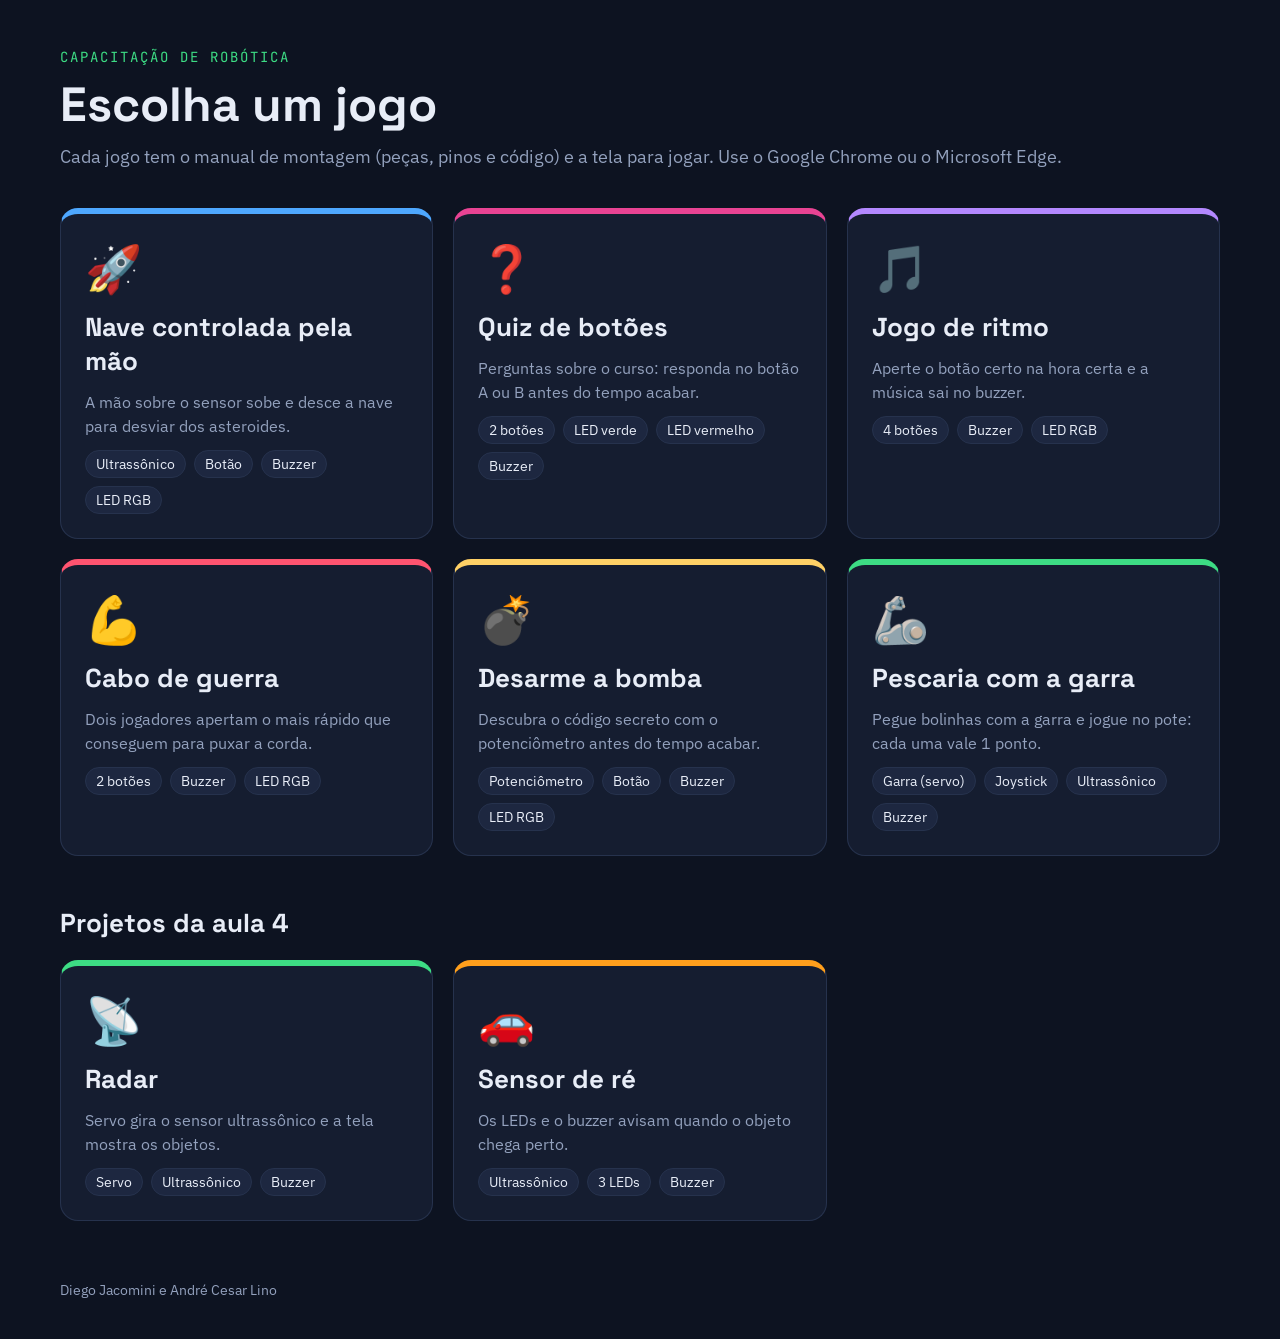
==== index.html @ d3cea8fc "Site de jogos e projetos da Capacitação de Robótica Co-Authored-By: Claude Opus 5.5 <noreply@anthrop" ====
<!doctype html>
<html lang="pt-BR">
<head>
<meta charset="utf-8">
<meta name="viewport" content="width=device-width, initial-scale=1">
<link rel="preconnect" href="https://fonts.googleapis.com">
<link href="https://fonts.googleapis.com/css2?family=Space+Grotesk:wght@500;700&family=IBM+Plex+Sans:wght@400;600&family=JetBrains+Mono:wght@400;700&display=swap" rel="stylesheet">
<link rel="stylesheet" href="comum.css">
<title>Capacitação de Robótica</title>
<style>
  .capa { max-width: 1200px; margin: 0 auto; padding: 48px 20px 20px; }
  .capa p { color: var(--suave); font-size: 18px; margin: 10px 0 0; }
  .capa .sobre { font-family: 'JetBrains Mono', monospace; color: var(--verde); letter-spacing: 2px; font-size: 14px; }
  .capa h1 { font-size: 48px; margin-top: 8px; }
  .grade { max-width: 1200px; margin: 0 auto; padding: 20px; display: grid; gap: 20px; grid-template-columns: repeat(auto-fill, minmax(340px, 1fr)); }
  .cartao { background: var(--painel); border: 1px solid var(--borda); border-radius: 18px; padding: 24px; display: flex; flex-direction: column; gap: 12px; text-decoration: none; color: var(--texto); transition: transform .15s, border-color .15s; border-top: 6px solid var(--cor); }
  .cartao:hover { transform: translateY(-4px); border-color: var(--cor); }
  .cartao .icone { font-size: 46px; }
  .cartao h2 { font-size: 26px; }
  .cartao p { margin: 0; color: var(--suave); line-height: 1.5; }
  .cartao .pecas li { font-size: 14px; padding: 4px 10px; }
  .titulo-sec { max-width: 1200px; margin: 30px auto 0; padding: 0 20px; font-size: 26px; }
  footer { max-width: 1200px; margin: 0 auto; padding: 40px 20px; color: var(--suave); font-size: 14px; }
</style>
</head>
<body>
<header class="capa">
  <div class="sobre">CAPACITAÇÃO DE ROBÓTICA</div>
  <h1>Escolha um jogo</h1>
  <p>Cada jogo tem o manual de montagem (peças, pinos e código) e a tela para jogar. Use o Google Chrome ou o Microsoft Edge.</p>
</header>
<main class="grade" id="jogos"></main>
<h2 class="titulo-sec">Projetos da aula 4</h2>
<section class="grade" id="projetos"></section>
<footer>Diego Jacomini e André Cesar Lino</footer>
<script>
const JOGOS = [
  ['nave', '🚀', 'Nave controlada pela mão', 'A mão sobre o sensor sobe e desce a nave para desviar dos asteroides.', ['Ultrassônico', 'Botão', 'Buzzer', 'LED RGB'], '#4ea8ff'],
  ['quiz', '❓', 'Quiz de botões', 'Perguntas sobre o curso: responda no botão A ou B antes do tempo acabar.', ['2 botões', 'LED verde', 'LED vermelho', 'Buzzer'], '#e84393'],
  ['ritmo', '🎵', 'Jogo de ritmo', 'Aperte o botão certo na hora certa e a música sai no buzzer.', ['4 botões', 'Buzzer', 'LED RGB'], '#b388ff'],
  ['cabo', '💪', 'Cabo de guerra', 'Dois jogadores apertam o mais rápido que conseguem para puxar a corda.', ['2 botões', 'Buzzer', 'LED RGB'], '#ff5470'],
  ['bomba', '💣', 'Desarme a bomba', 'Descubra o código secreto com o potenciômetro antes do tempo acabar.', ['Potenciômetro', 'Botão', 'Buzzer', 'LED RGB'], '#ffd166'],
  ['pescaria', '🦾', 'Pescaria com a garra', 'Pegue bolinhas com a garra e jogue no pote: cada uma vale 1 ponto.', ['Garra (servo)', 'Joystick', 'Ultrassônico', 'Buzzer'], '#3ddc84'],
];
const PROJETOS = [
  ['radar.html', '📡', 'Radar', 'Servo gira o sensor ultrassônico e a tela mostra os objetos.', ['Servo', 'Ultrassônico', 'Buzzer'], '#3ddc84'],
  ['sensor-re.html', '🚗', 'Sensor de ré', 'Os LEDs e o buzzer avisam quando o objeto chega perto.', ['Ultrassônico', '3 LEDs', 'Buzzer'], '#ff9f1c'],
];
const cartao = ([href, icone, nome, desc, pecas, cor]) => `
  <a class="cartao" style="--cor:${cor}" href="${href.includes('.') ? href : href + '.html'}">
    <div class="icone">${icone}</div><h2>${nome}</h2><p>${desc}</p>
    <ul class="pecas">${pecas.map(p => `<li>${p}</li>`).join('')}</ul>
  </a>`;
document.getElementById('jogos').innerHTML = JOGOS.map(cartao).join('');
document.getElementById('projetos').innerHTML = PROJETOS.map(cartao).join('');
</script>
</body>
</html>
---- comum.css ----
:root {
  --fundo: #0d1321; --painel: #151d30; --borda: #26324d; --texto: #e8edf7; --suave: #93a1bd;
  --verde: #3ddc84; --vermelho: #ff5470; --azul: #4ea8ff; --amarelo: #ffd166; --roxo: #b388ff;
}
* { box-sizing: border-box; }
html, body { margin: 0; background: var(--fundo); color: var(--texto); font-family: 'IBM Plex Sans', Arial, sans-serif; }
a { color: var(--azul); }
h1, h2, h3 { font-family: 'Space Grotesk', Arial, sans-serif; margin: 0; }
code, pre, .mono { font-family: 'JetBrains Mono', monospace; }
button { font: inherit; cursor: pointer; border-radius: 10px; border: 1px solid var(--borda); background: var(--painel); color: var(--texto); padding: 10px 16px; }
button:hover { border-color: var(--azul); }
button.forte { background: var(--verde); color: #08130d; border-color: var(--verde); font-weight: 600; }

.topo { display: flex; align-items: center; gap: 16px; padding: 14px 20px; border-bottom: 1px solid var(--borda); flex-wrap: wrap; }
.topo .voltar { text-decoration: none; color: var(--suave); }
.topo h1 { font-size: 24px; }
.abas { display: flex; gap: 6px; margin-left: auto; }
.abas button { padding: 8px 18px; }
.abas button.ativa { background: var(--azul); color: #061224; border-color: var(--azul); font-weight: 600; }

/* Aba Montar */
.montar { max-width: 1240px; margin: 0 auto; padding: 24px 20px 60px; display: grid; gap: 24px; grid-template-columns: 1fr 1fr; }
.montar .caixa { background: var(--painel); border: 1px solid var(--borda); border-radius: 16px; padding: 22px; }
.montar .largo { grid-column: 1 / -1; }
.montar h2 { font-size: 22px; margin-bottom: 14px; }
.montar img { width: 100%; border-radius: 10px; background: #f4f6f8; display: block; }
.montar table { width: 100%; border-collapse: collapse; font-size: 17px; }
.montar td, .montar th { text-align: left; padding: 9px 8px; border-bottom: 1px solid var(--borda); }
.montar th { color: var(--suave); font-weight: 600; font-size: 14px; }
.pino { display: inline-block; min-width: 46px; text-align: center; font-family: 'JetBrains Mono', monospace; font-weight: 700; background: var(--amarelo); color: #221a00; border-radius: 8px; padding: 2px 8px; }
.pecas { display: flex; flex-wrap: wrap; gap: 8px; margin: 0; padding: 0; list-style: none; }
.pecas li { background: #1d2740; border: 1px solid var(--borda); border-radius: 999px; padding: 6px 14px; }
.passos { margin: 0; padding-left: 22px; line-height: 1.7; font-size: 17px; }
.codigo { position: relative; }
.codigo pre { background: #0a0f1a; border: 1px solid var(--borda); border-radius: 12px; padding: 16px; overflow: auto; max-height: 520px; font-size: 14px; line-height: 1.5; margin: 0; }
.codigo button { position: absolute; top: 10px; right: 10px; }
.desc { font-size: 18px; line-height: 1.6; color: var(--texto); margin: 0 0 10px; }

/* Aba Jogar */
.jogar { display: none; flex-direction: column; height: calc(100vh - 66px); }
.barra { display: flex; gap: 12px; align-items: center; padding: 10px 20px; flex-wrap: wrap; border-bottom: 1px solid var(--borda); }
.barra .status { color: var(--suave); }
.barra .dica { color: var(--suave); font-size: 14px; margin-left: auto; }
.led { width: 22px; height: 22px; border-radius: 50%; background: #333; border: 2px solid #555; transition: background .1s, box-shadow .1s; }
.jogar canvas { flex: 1; width: 100%; min-height: 0; display: block; }

@media (max-width: 900px) { .montar { grid-template-columns: 1fr; } }
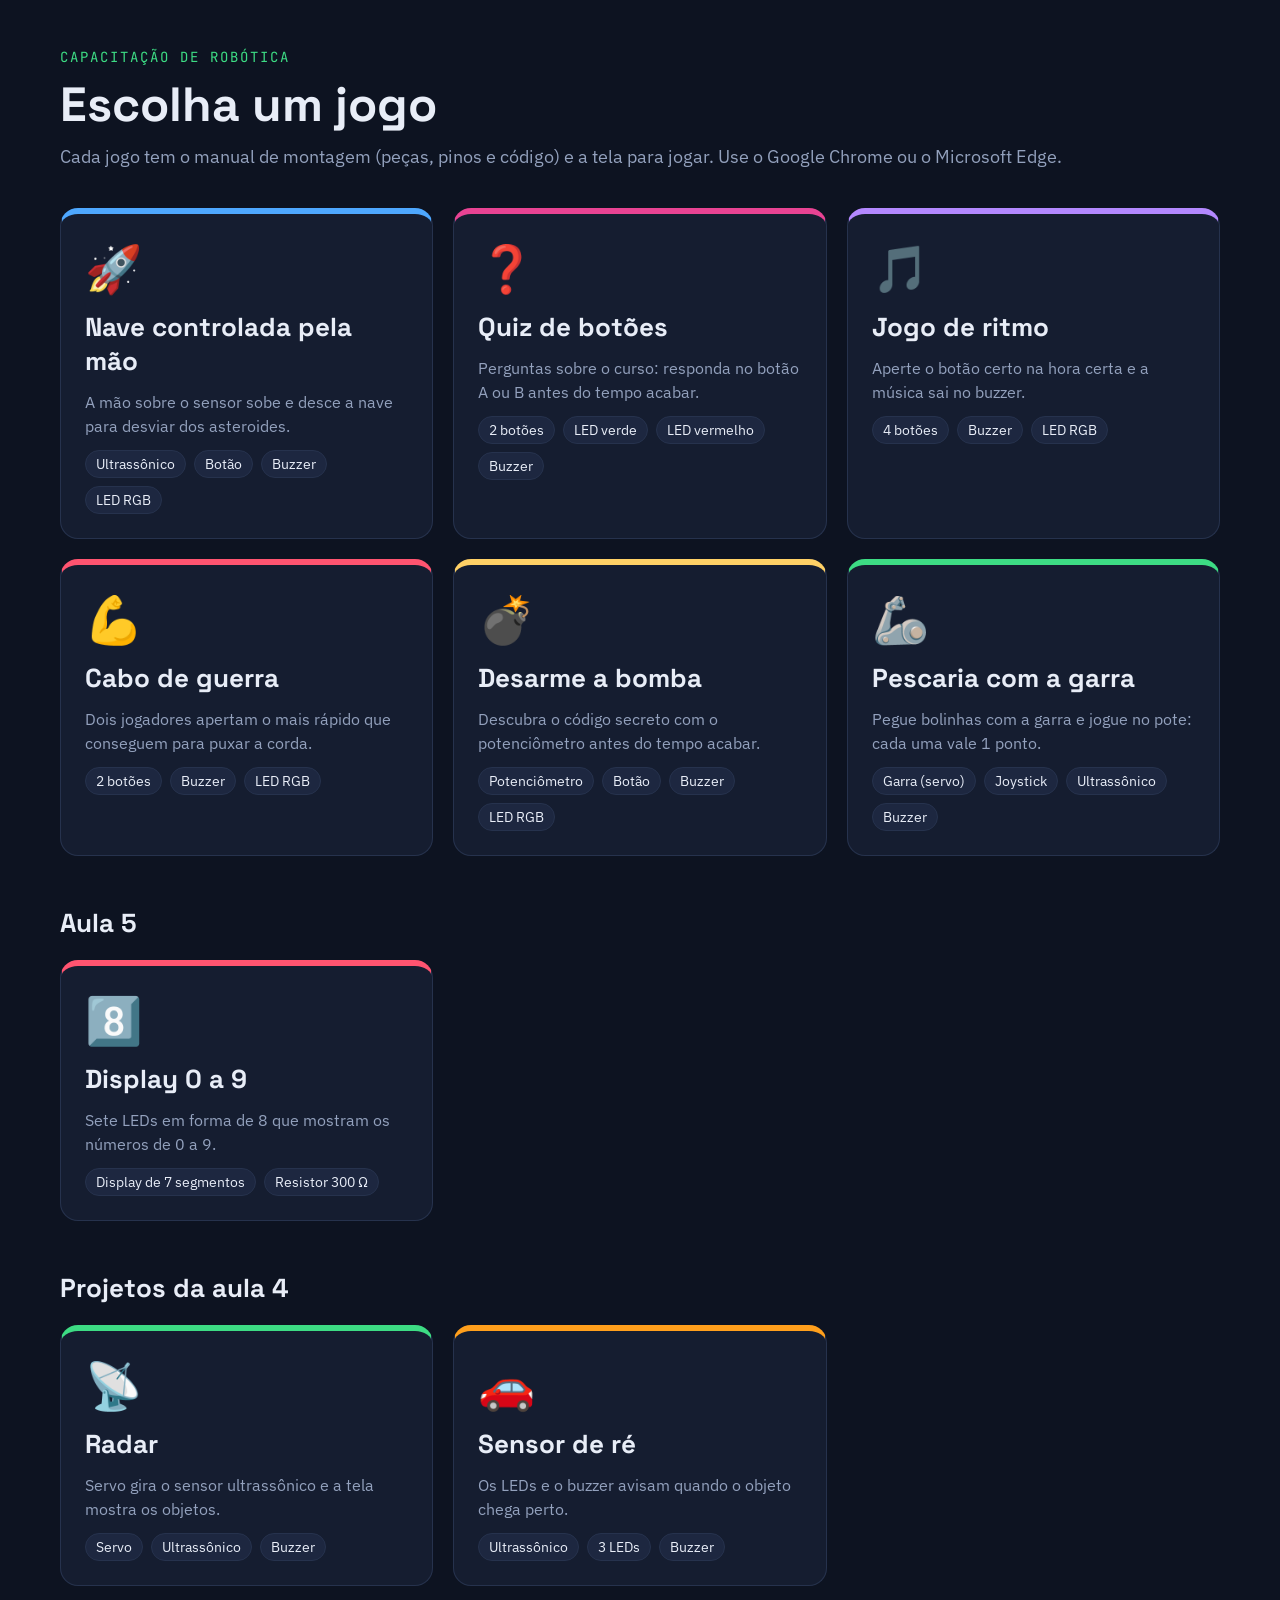
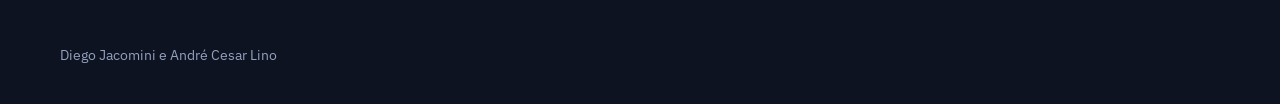
==== commit 48eef930: "Display 0 a 9 (aula 5) e correções da bomba Co-Authored-By: Claude Opus 5.5 <noreply@anthropic.com>" ====
--- a/index.html
+++ b/index.html
@@ -30,6 +30,8 @@
   <p>Cada jogo tem o manual de montagem (peças, pinos e código) e a tela para jogar. Use o Google Chrome ou o Microsoft Edge.</p>
 </header>
 <main class="grade" id="jogos"></main>
+<h2 class="titulo-sec">Aula 5</h2>
+<section class="grade" id="aula5"></section>
 <h2 class="titulo-sec">Projetos da aula 4</h2>
 <section class="grade" id="projetos"></section>
 <footer>Diego Jacomini e André Cesar Lino</footer>
@@ -52,6 +54,7 @@
     <ul class="pecas">${pecas.map(p => `<li>${p}</li>`).join('')}</ul>
   </a>`;
 document.getElementById('jogos').innerHTML = JOGOS.map(cartao).join('');
+document.getElementById('aula5').innerHTML = cartao(['display', '8️⃣', 'Display 0 a 9', 'Sete LEDs em forma de 8 que mostram os números de 0 a 9.', ['Display de 7 segmentos', 'Resistor 300 Ω'], '#ff5470']);
 document.getElementById('projetos').innerHTML = PROJETOS.map(cartao).join('');
 </script>
 </body>
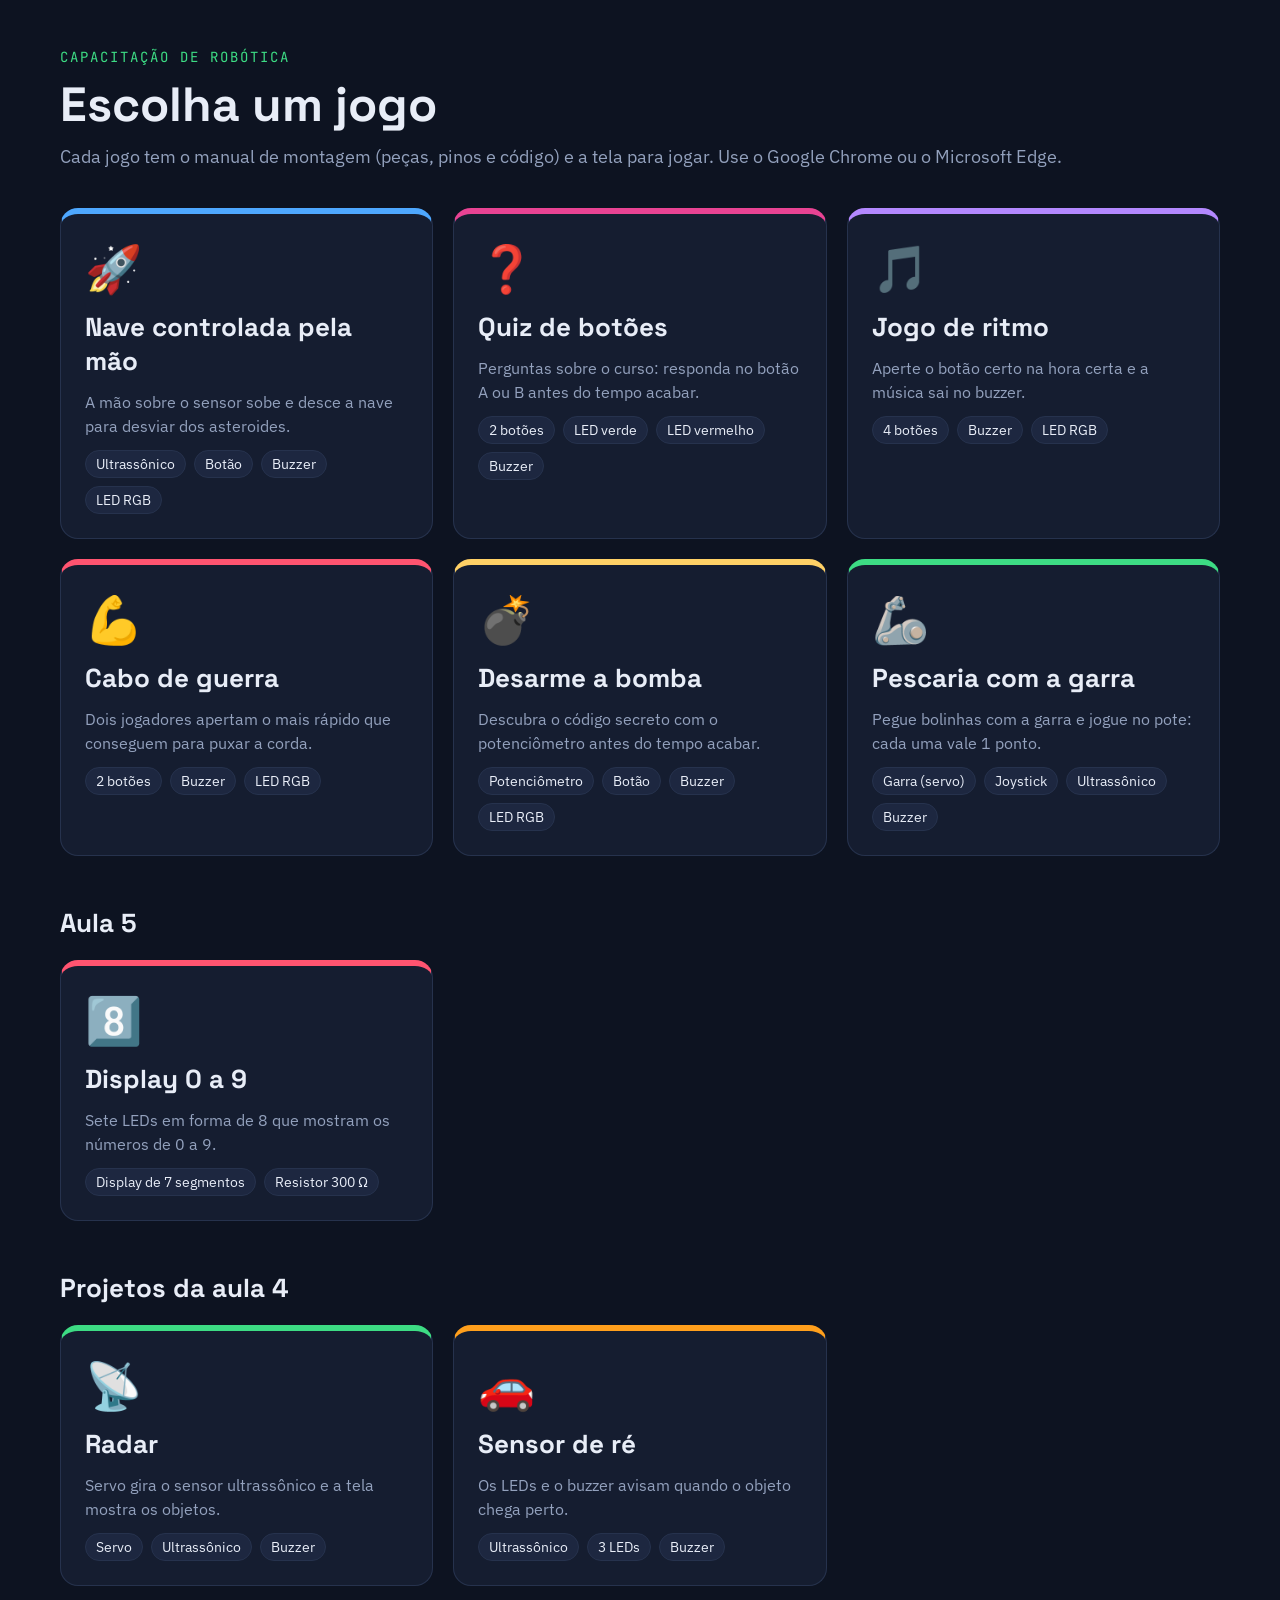
==== commit 2ee0c942: "Tira os nomes do rodapé Co-Authored-By: Claude Opus 5.5 <noreply@anthropic.com>" ====
--- a/index.html
+++ b/index.html
@@ -34,7 +34,6 @@
 <section class="grade" id="aula5"></section>
 <h2 class="titulo-sec">Projetos da aula 4</h2>
 <section class="grade" id="projetos"></section>
-<footer>Diego Jacomini e André Cesar Lino</footer>
 <script>
 const JOGOS = [
   ['nave', '🚀', 'Nave controlada pela mão', 'A mão sobre o sensor sobe e desce a nave para desviar dos asteroides.', ['Ultrassônico', 'Botão', 'Buzzer', 'LED RGB'], '#4ea8ff'],
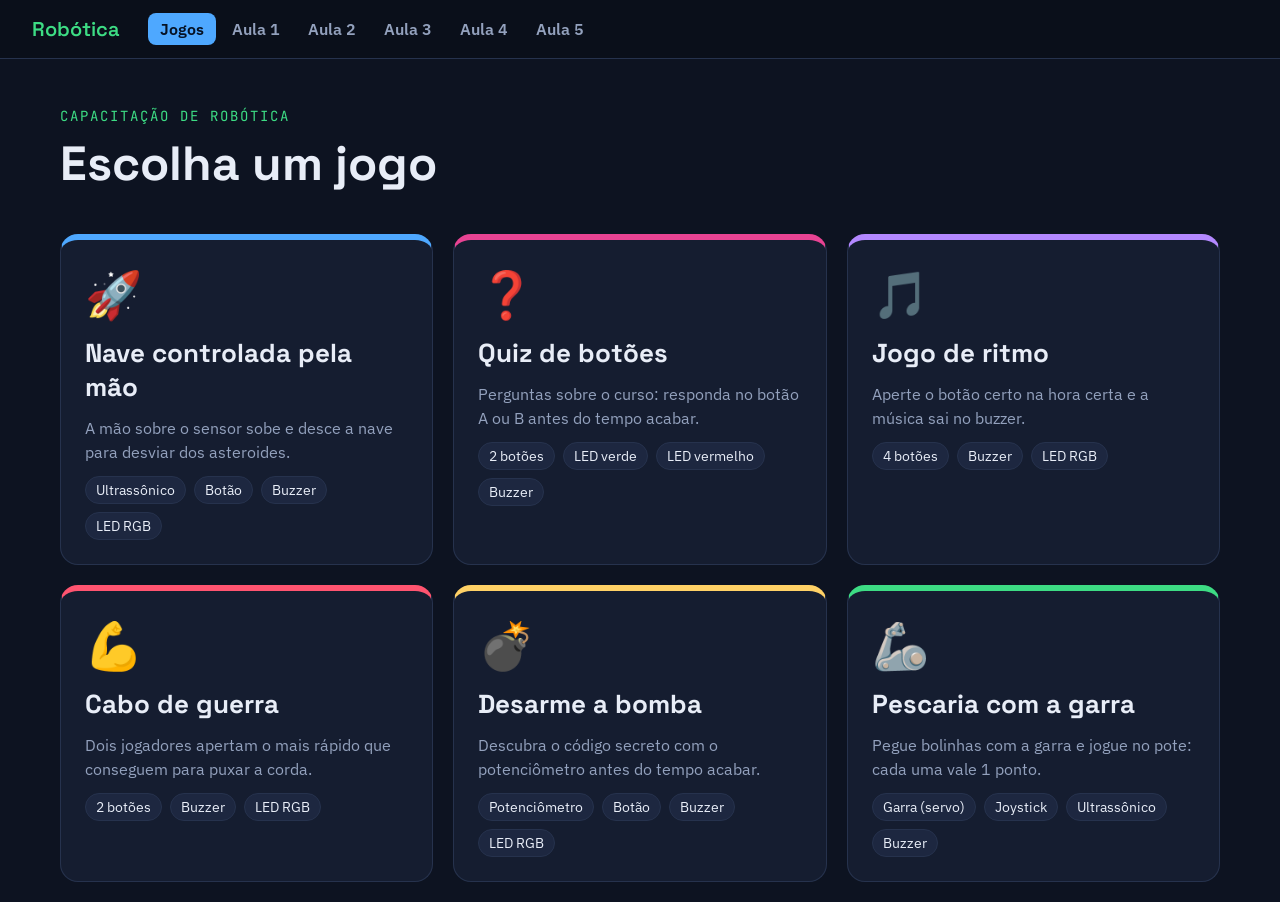
==== commit 11fc31a3: "Menu no topo e páginas das aulas 1 a 5; home só com os jogos Co-Authored-By: Claude Opus 5.5 <norepl" ====
--- a/index.html
+++ b/index.html
@@ -24,16 +24,13 @@
 </style>
 </head>
 <body>
+<script src="comum.js"></script>
+<script>document.write(menuHtml('Jogos'))</script>
 <header class="capa">
   <div class="sobre">CAPACITAÇÃO DE ROBÓTICA</div>
   <h1>Escolha um jogo</h1>
-  <p>Cada jogo tem o manual de montagem (peças, pinos e código) e a tela para jogar. Use o Google Chrome ou o Microsoft Edge.</p>
 </header>
 <main class="grade" id="jogos"></main>
-<h2 class="titulo-sec">Aula 5</h2>
-<section class="grade" id="aula5"></section>
-<h2 class="titulo-sec">Projetos da aula 4</h2>
-<section class="grade" id="projetos"></section>
 <script>
 const JOGOS = [
   ['nave', '🚀', 'Nave controlada pela mão', 'A mão sobre o sensor sobe e desce a nave para desviar dos asteroides.', ['Ultrassônico', 'Botão', 'Buzzer', 'LED RGB'], '#4ea8ff'],
@@ -43,18 +40,12 @@
   ['bomba', '💣', 'Desarme a bomba', 'Descubra o código secreto com o potenciômetro antes do tempo acabar.', ['Potenciômetro', 'Botão', 'Buzzer', 'LED RGB'], '#ffd166'],
   ['pescaria', '🦾', 'Pescaria com a garra', 'Pegue bolinhas com a garra e jogue no pote: cada uma vale 1 ponto.', ['Garra (servo)', 'Joystick', 'Ultrassônico', 'Buzzer'], '#3ddc84'],
 ];
-const PROJETOS = [
-  ['radar.html', '📡', 'Radar', 'Servo gira o sensor ultrassônico e a tela mostra os objetos.', ['Servo', 'Ultrassônico', 'Buzzer'], '#3ddc84'],
-  ['sensor-re.html', '🚗', 'Sensor de ré', 'Os LEDs e o buzzer avisam quando o objeto chega perto.', ['Ultrassônico', '3 LEDs', 'Buzzer'], '#ff9f1c'],
-];
 const cartao = ([href, icone, nome, desc, pecas, cor]) => `
   <a class="cartao" style="--cor:${cor}" href="${href.includes('.') ? href : href + '.html'}">
     <div class="icone">${icone}</div><h2>${nome}</h2><p>${desc}</p>
     <ul class="pecas">${pecas.map(p => `<li>${p}</li>`).join('')}</ul>
   </a>`;
 document.getElementById('jogos').innerHTML = JOGOS.map(cartao).join('');
-document.getElementById('aula5').innerHTML = cartao(['display', '8️⃣', 'Display 0 a 9', 'Sete LEDs em forma de 8 que mostram os números de 0 a 9.', ['Display de 7 segmentos', 'Resistor 300 Ω'], '#ff5470']);
-document.getElementById('projetos').innerHTML = PROJETOS.map(cartao).join('');
 </script>
 </body>
 </html>
--- a/comum.css
+++ b/comum.css
@@ -37,7 +37,7 @@
 .desc { font-size: 18px; line-height: 1.6; color: var(--texto); margin: 0 0 10px; }
 
 /* Aba Jogar */
-.jogar { display: none; flex-direction: column; height: calc(100vh - 66px); }
+.jogar { display: none; flex-direction: column; height: calc(100vh - 120px); }
 .barra { display: flex; gap: 12px; align-items: center; padding: 10px 20px; flex-wrap: wrap; border-bottom: 1px solid var(--borda); }
 .barra .status { color: var(--suave); }
 .barra .dica { color: var(--suave); font-size: 14px; margin-left: auto; }
@@ -45,3 +45,10 @@
 .jogar canvas { flex: 1; width: 100%; min-height: 0; display: block; }
 
 @media (max-width: 900px) { .montar { grid-template-columns: 1fr; } }
+
+/* Menu do topo */
+.menu { display: flex; gap: 4px; align-items: center; padding: 10px 20px; border-bottom: 1px solid var(--borda); background: #0a0f1a; flex-wrap: wrap; }
+.menu a { color: var(--suave); text-decoration: none; padding: 6px 12px; border-radius: 8px; font-weight: 600; }
+.menu a:hover { color: var(--texto); background: var(--painel); }
+.menu a.ativo { color: #061224; background: var(--azul); }
+.menu .marca { color: var(--verde); font-family: 'Space Grotesk', Arial, sans-serif; font-size: 20px; margin-right: 12px; }
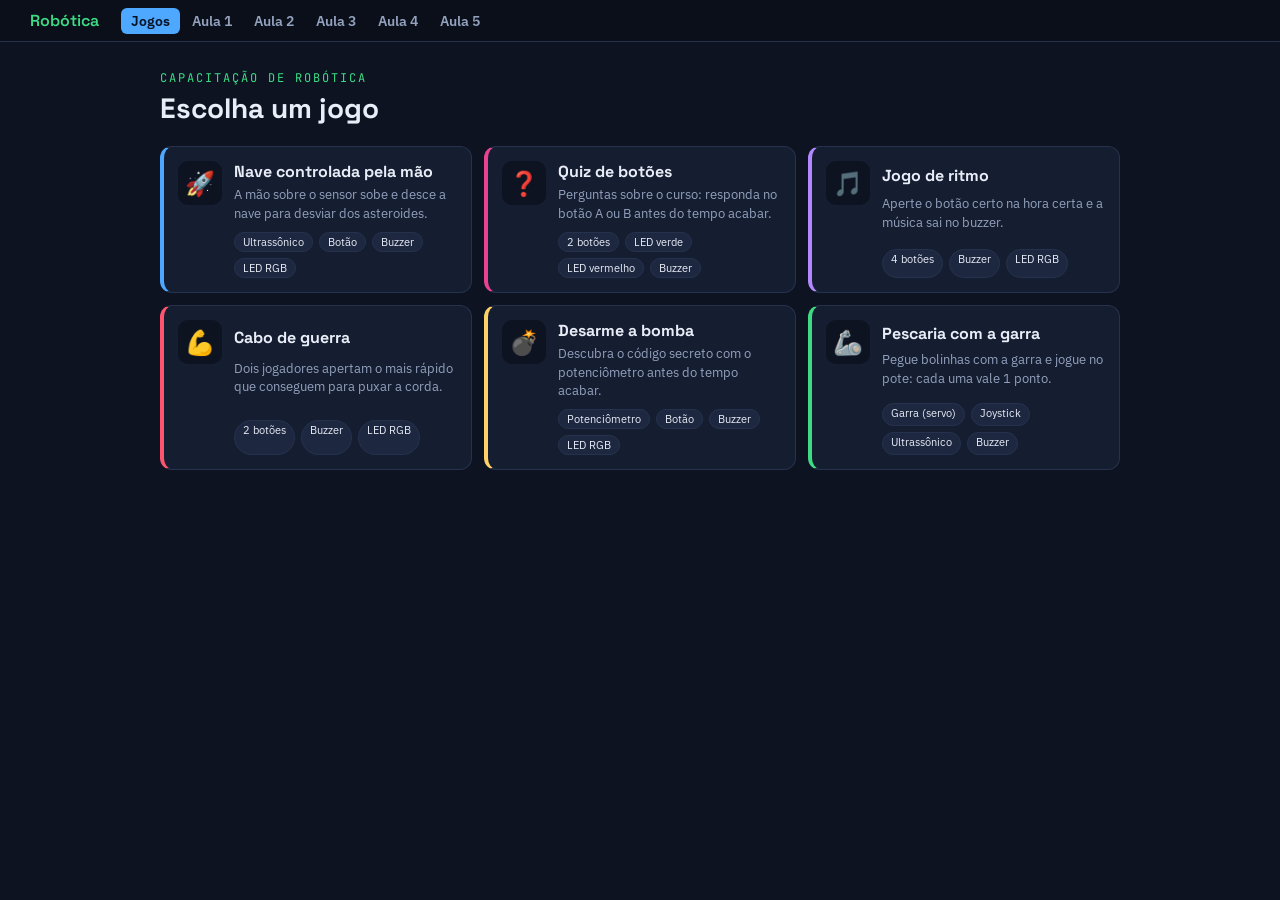
==== commit 55f71196: "Design mais compacto: menu, textos e cards menores Co-Authored-By: Claude Opus 5.5 <noreply@anthropi" ====
--- a/index.html
+++ b/index.html
@@ -8,19 +8,17 @@
 <link rel="stylesheet" href="comum.css">
 <title>Capacitação de Robótica</title>
 <style>
-  .capa { max-width: 1200px; margin: 0 auto; padding: 48px 20px 20px; }
-  .capa p { color: var(--suave); font-size: 18px; margin: 10px 0 0; }
-  .capa .sobre { font-family: 'JetBrains Mono', monospace; color: var(--verde); letter-spacing: 2px; font-size: 14px; }
-  .capa h1 { font-size: 48px; margin-top: 8px; }
-  .grade { max-width: 1200px; margin: 0 auto; padding: 20px; display: grid; gap: 20px; grid-template-columns: repeat(auto-fill, minmax(340px, 1fr)); }
-  .cartao { background: var(--painel); border: 1px solid var(--borda); border-radius: 18px; padding: 24px; display: flex; flex-direction: column; gap: 12px; text-decoration: none; color: var(--texto); transition: transform .15s, border-color .15s; border-top: 6px solid var(--cor); }
-  .cartao:hover { transform: translateY(-4px); border-color: var(--cor); }
-  .cartao .icone { font-size: 46px; }
-  .cartao h2 { font-size: 26px; }
-  .cartao p { margin: 0; color: var(--suave); line-height: 1.5; }
-  .cartao .pecas li { font-size: 14px; padding: 4px 10px; }
-  .titulo-sec { max-width: 1200px; margin: 30px auto 0; padding: 0 20px; font-size: 26px; }
-  footer { max-width: 1200px; margin: 0 auto; padding: 40px 20px; color: var(--suave); font-size: 14px; }
+  .capa { max-width: 1000px; margin: 0 auto; padding: 28px 20px 4px; }
+  .capa .sobre { font-family: 'JetBrains Mono', monospace; color: var(--verde); letter-spacing: 2px; font-size: 12px; }
+  .capa h1 { font-size: 28px; margin-top: 4px; }
+  .grade { max-width: 1000px; margin: 0 auto; padding: 16px 20px 40px; display: grid; gap: 12px; grid-template-columns: repeat(auto-fill, minmax(300px, 1fr)); }
+  .cartao { background: var(--painel); border: 1px solid var(--borda); border-radius: 12px; padding: 14px; display: grid; grid-template-columns: 44px 1fr; gap: 4px 12px; text-decoration: none; color: var(--texto); transition: border-color .15s, background .15s; border-left: 4px solid var(--cor); }
+  .cartao:hover { border-color: var(--cor); background: #18223a; }
+  .cartao .icone { font-size: 24px; width: 44px; height: 44px; border-radius: 10px; background: #0d1321; display: grid; place-items: center; grid-row: span 3; }
+  .cartao h2 { font-size: 16px; align-self: center; }
+  .cartao p { margin: 0; color: var(--suave); line-height: 1.45; font-size: 13px; }
+  .cartao .pecas { margin-top: 4px; }
+  .cartao .pecas li { font-size: 11px; padding: 2px 8px; }
 </style>
 </head>
 <body>
--- a/comum.css
+++ b/comum.css
@@ -3,52 +3,52 @@
   --verde: #3ddc84; --vermelho: #ff5470; --azul: #4ea8ff; --amarelo: #ffd166; --roxo: #b388ff;
 }
 * { box-sizing: border-box; }
-html, body { margin: 0; background: var(--fundo); color: var(--texto); font-family: 'IBM Plex Sans', Arial, sans-serif; }
+html, body { margin: 0; background: var(--fundo); color: var(--texto); font-family: 'IBM Plex Sans', Arial, sans-serif; font-size: 15px; }
 a { color: var(--azul); }
 h1, h2, h3 { font-family: 'Space Grotesk', Arial, sans-serif; margin: 0; }
 code, pre, .mono { font-family: 'JetBrains Mono', monospace; }
-button { font: inherit; cursor: pointer; border-radius: 10px; border: 1px solid var(--borda); background: var(--painel); color: var(--texto); padding: 10px 16px; }
+button { font: inherit; cursor: pointer; border-radius: 10px; border: 1px solid var(--borda); background: var(--painel); color: var(--texto); padding: 7px 12px; font-size: 14px; }
 button:hover { border-color: var(--azul); }
 button.forte { background: var(--verde); color: #08130d; border-color: var(--verde); font-weight: 600; }
 
-.topo { display: flex; align-items: center; gap: 16px; padding: 14px 20px; border-bottom: 1px solid var(--borda); flex-wrap: wrap; }
+.topo { display: flex; align-items: center; gap: 12px; padding: 10px 20px; border-bottom: 1px solid var(--borda); flex-wrap: wrap; }
 .topo .voltar { text-decoration: none; color: var(--suave); }
-.topo h1 { font-size: 24px; }
+.topo h1 { font-size: 18px; }
 .abas { display: flex; gap: 6px; margin-left: auto; }
-.abas button { padding: 8px 18px; }
+.abas button { padding: 5px 12px; }
 .abas button.ativa { background: var(--azul); color: #061224; border-color: var(--azul); font-weight: 600; }
 
 /* Aba Montar */
-.montar { max-width: 1240px; margin: 0 auto; padding: 24px 20px 60px; display: grid; gap: 24px; grid-template-columns: 1fr 1fr; }
-.montar .caixa { background: var(--painel); border: 1px solid var(--borda); border-radius: 16px; padding: 22px; }
+.montar { max-width: 960px; margin: 0 auto; padding: 18px 20px 48px; display: grid; gap: 16px; grid-template-columns: 1fr 1fr; }
+.montar .caixa { background: var(--painel); border: 1px solid var(--borda); border-radius: 12px; padding: 16px; }
 .montar .largo { grid-column: 1 / -1; }
-.montar h2 { font-size: 22px; margin-bottom: 14px; }
+.montar h2 { font-size: 16px; margin-bottom: 10px; }
 .montar img { width: 100%; border-radius: 10px; background: #f4f6f8; display: block; }
-.montar table { width: 100%; border-collapse: collapse; font-size: 17px; }
-.montar td, .montar th { text-align: left; padding: 9px 8px; border-bottom: 1px solid var(--borda); }
-.montar th { color: var(--suave); font-weight: 600; font-size: 14px; }
-.pino { display: inline-block; min-width: 46px; text-align: center; font-family: 'JetBrains Mono', monospace; font-weight: 700; background: var(--amarelo); color: #221a00; border-radius: 8px; padding: 2px 8px; }
-.pecas { display: flex; flex-wrap: wrap; gap: 8px; margin: 0; padding: 0; list-style: none; }
-.pecas li { background: #1d2740; border: 1px solid var(--borda); border-radius: 999px; padding: 6px 14px; }
-.passos { margin: 0; padding-left: 22px; line-height: 1.7; font-size: 17px; }
+.montar table { width: 100%; border-collapse: collapse; font-size: 14px; }
+.montar td, .montar th { text-align: left; padding: 6px 6px; border-bottom: 1px solid var(--borda); }
+.montar th { color: var(--suave); font-weight: 600; font-size: 12px; }
+.pino { display: inline-block; min-width: 36px; font-size: 13px; text-align: center; font-family: 'JetBrains Mono', monospace; font-weight: 700; background: var(--amarelo); color: #221a00; border-radius: 6px; padding: 1px 6px; }
+.pecas { display: flex; flex-wrap: wrap; gap: 6px; margin: 0; padding: 0; list-style: none; }
+.pecas li { background: #1d2740; border: 1px solid var(--borda); border-radius: 999px; padding: 3px 10px; font-size: 13px; }
+.passos { margin: 0; padding-left: 20px; line-height: 1.6; font-size: 14px; }
 .codigo { position: relative; }
-.codigo pre { background: #0a0f1a; border: 1px solid var(--borda); border-radius: 12px; padding: 16px; overflow: auto; max-height: 520px; font-size: 14px; line-height: 1.5; margin: 0; }
-.codigo button { position: absolute; top: 10px; right: 10px; }
-.desc { font-size: 18px; line-height: 1.6; color: var(--texto); margin: 0 0 10px; }
+.codigo pre { background: #0a0f1a; border: 1px solid var(--borda); border-radius: 12px; padding: 16px; overflow: auto; max-height: 460px; font-size: 13px; line-height: 1.45; margin: 0; }
+.obs { background: #1d2740; border-left: 4px solid var(--amarelo); border-radius: 8px; padding: 8px 12px; margin: 0 0 10px; line-height: 1.45; font-size: 14px; }
+.desc { font-size: 15px; line-height: 1.55; color: var(--texto); margin: 0 0 10px; }
 
 /* Aba Jogar */
-.jogar { display: none; flex-direction: column; height: calc(100vh - 120px); }
-.barra { display: flex; gap: 12px; align-items: center; padding: 10px 20px; flex-wrap: wrap; border-bottom: 1px solid var(--borda); }
+.jogar { display: none; flex-direction: column; height: calc(100vh - 92px); }
+.barra { display: flex; gap: 10px; align-items: center; padding: 7px 20px; flex-wrap: wrap; border-bottom: 1px solid var(--borda); }
 .barra .status { color: var(--suave); }
-.barra .dica { color: var(--suave); font-size: 14px; margin-left: auto; }
-.led { width: 22px; height: 22px; border-radius: 50%; background: #333; border: 2px solid #555; transition: background .1s, box-shadow .1s; }
+.barra .dica { color: var(--suave); font-size: 12px; margin-left: auto; }
+.led { width: 16px; height: 16px; border-radius: 50%; background: #333; border: 2px solid #555; transition: background .1s, box-shadow .1s; }
 .jogar canvas { flex: 1; width: 100%; min-height: 0; display: block; }
 
 @media (max-width: 900px) { .montar { grid-template-columns: 1fr; } }
 
 /* Menu do topo */
-.menu { display: flex; gap: 4px; align-items: center; padding: 10px 20px; border-bottom: 1px solid var(--borda); background: #0a0f1a; flex-wrap: wrap; }
-.menu a { color: var(--suave); text-decoration: none; padding: 6px 12px; border-radius: 8px; font-weight: 600; }
+.menu { display: flex; gap: 2px; align-items: center; padding: 6px 20px; border-bottom: 1px solid var(--borda); background: #0a0f1a; flex-wrap: wrap; }
+.menu a { color: var(--suave); text-decoration: none; padding: 4px 10px; border-radius: 6px; font-weight: 600; font-size: 14px; }
 .menu a:hover { color: var(--texto); background: var(--painel); }
 .menu a.ativo { color: #061224; background: var(--azul); }
-.menu .marca { color: var(--verde); font-family: 'Space Grotesk', Arial, sans-serif; font-size: 20px; margin-right: 12px; }
+.menu .marca { color: var(--verde); font-family: 'Space Grotesk', Arial, sans-serif; font-size: 16px; margin-right: 10px; }
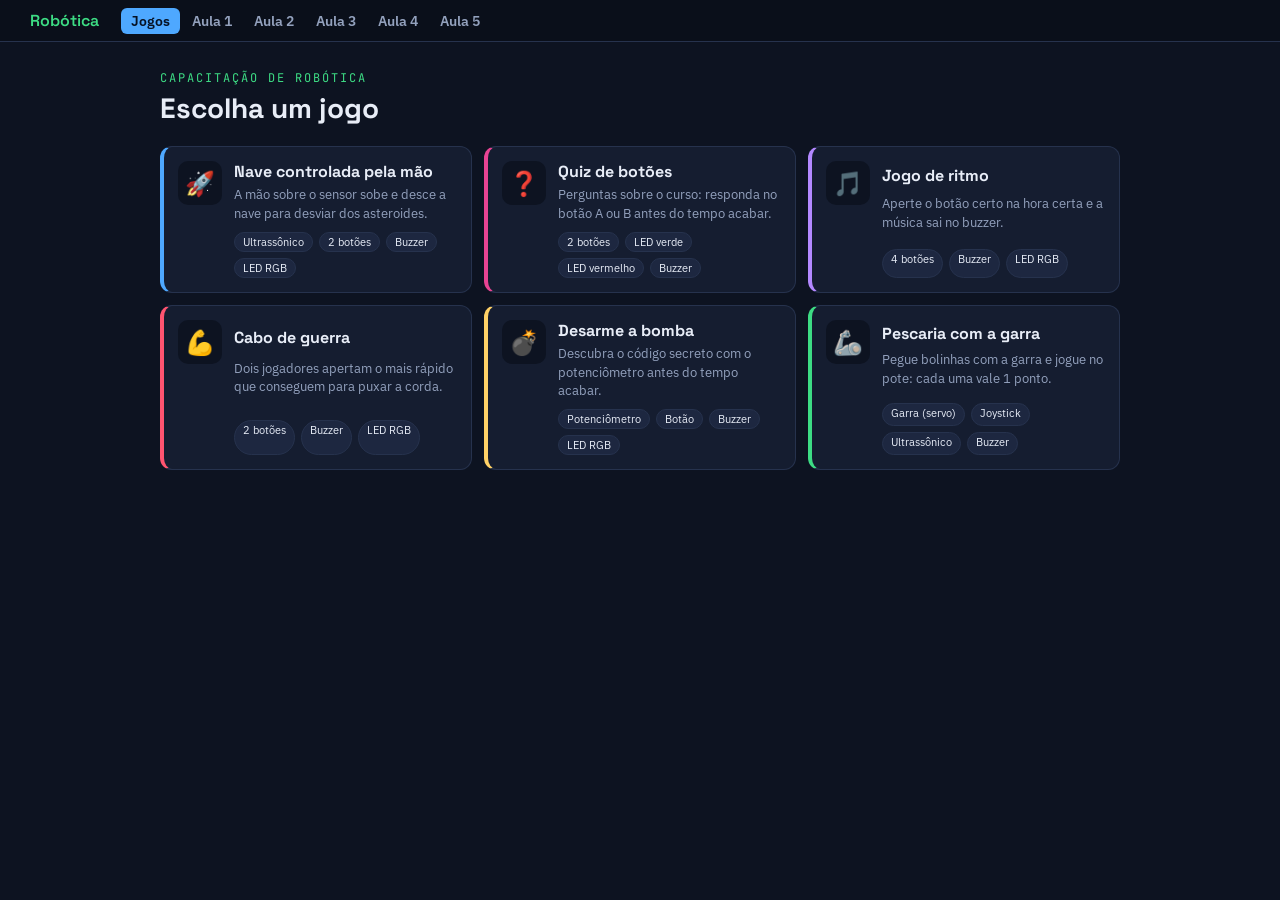
==== commit 1a070a1b: "Nave: segundo botão (pino 3) solta bomba que destrói tudo na tela - começa com 1 bomba (máx. 3); cai" ====
--- a/index.html
+++ b/index.html
@@ -31,7 +31,7 @@
 <main class="grade" id="jogos"></main>
 <script>
 const JOGOS = [
-  ['nave', '🚀', 'Nave controlada pela mão', 'A mão sobre o sensor sobe e desce a nave para desviar dos asteroides.', ['Ultrassônico', 'Botão', 'Buzzer', 'LED RGB'], '#4ea8ff'],
+  ['nave', '🚀', 'Nave controlada pela mão', 'A mão sobre o sensor sobe e desce a nave para desviar dos asteroides.', ['Ultrassônico', '2 botões', 'Buzzer', 'LED RGB'], '#4ea8ff'],
   ['quiz', '❓', 'Quiz de botões', 'Perguntas sobre o curso: responda no botão A ou B antes do tempo acabar.', ['2 botões', 'LED verde', 'LED vermelho', 'Buzzer'], '#e84393'],
   ['ritmo', '🎵', 'Jogo de ritmo', 'Aperte o botão certo na hora certa e a música sai no buzzer.', ['4 botões', 'Buzzer', 'LED RGB'], '#b388ff'],
   ['cabo', '💪', 'Cabo de guerra', 'Dois jogadores apertam o mais rápido que conseguem para puxar a corda.', ['2 botões', 'Buzzer', 'LED RGB'], '#ff5470'],
--- a/comum.css
+++ b/comum.css
@@ -11,40 +11,48 @@
 button:hover { border-color: var(--azul); }
 button.forte { background: var(--verde); color: #08130d; border-color: var(--verde); font-weight: 600; }
 
-.topo { display: flex; align-items: center; gap: 12px; padding: 10px 20px; border-bottom: 1px solid var(--borda); flex-wrap: wrap; }
-.topo .voltar { text-decoration: none; color: var(--suave); }
-.topo h1 { font-size: 18px; }
-.abas { display: flex; gap: 6px; margin-left: auto; }
-.abas button { padding: 5px 12px; }
-.abas button.ativa { background: var(--azul); color: #061224; border-color: var(--azul); font-weight: 600; }
-
-/* Aba Montar */
-.montar { max-width: 960px; margin: 0 auto; padding: 18px 20px 48px; display: grid; gap: 16px; grid-template-columns: 1fr 1fr; }
-.montar .caixa { background: var(--painel); border: 1px solid var(--borda); border-radius: 12px; padding: 16px; }
-.montar .largo { grid-column: 1 / -1; }
-.montar h2 { font-size: 16px; margin-bottom: 10px; }
-.montar img { width: 100%; border-radius: 10px; background: #f4f6f8; display: block; }
-.montar table { width: 100%; border-collapse: collapse; font-size: 14px; }
-.montar td, .montar th { text-align: left; padding: 6px 6px; border-bottom: 1px solid var(--borda); }
-.montar th { color: var(--suave); font-weight: 600; font-size: 12px; }
-.pino { display: inline-block; min-width: 36px; font-size: 13px; text-align: center; font-family: 'JetBrains Mono', monospace; font-weight: 700; background: var(--amarelo); color: #221a00; border-radius: 6px; padding: 1px 6px; }
+/* Página de jogo em passos */
+.trilha { max-width: 920px; margin: 0 auto; padding: 14px 20px 0; font-size: 13px; color: var(--suave); display: flex; gap: 8px; align-items: center; }
+.trilha a { color: var(--suave); text-decoration: none; }
+.trilha a:hover { color: var(--texto); }
+.trilha b { color: var(--texto); font-weight: 600; }
+.passos-nav { max-width: 920px; margin: 10px auto 0; padding: 0 20px; list-style: none; display: flex; gap: 6px; }
+.passos-nav li { flex: 1; display: flex; align-items: center; gap: 8px; padding: 7px 10px; border-radius: 8px; background: var(--painel); border: 1px solid var(--borda); color: var(--suave); font-size: 13px; font-weight: 600; cursor: pointer; }
+.passos-nav li span { width: 20px; height: 20px; border-radius: 50%; display: grid; place-items: center; background: #26324d; font-size: 11px; color: var(--texto); }
+.passos-nav li.ativo { border-color: var(--azul); color: var(--texto); }
+.passos-nav li.ativo span { background: var(--azul); color: #061224; }
+.passos-nav li.feito span { background: var(--verde); color: #08130d; }
+.passo { display: none; }
+.passo.ativo { display: block; }
+main.passo { max-width: 920px; margin: 14px auto 40px; padding: 18px 20px; background: var(--painel); border: 1px solid var(--borda); border-radius: 12px; box-sizing: border-box; width: calc(100% - 40px); }
+main.passo h2 { font-size: 14px; color: var(--suave); text-transform: uppercase; letter-spacing: 1px; margin: 14px 0 8px; }
+.desc { font-size: 15px; line-height: 1.55; margin: 0; }
+.nota { color: var(--suave); font-size: 12px; margin: 8px 0 0; }
+.montagem { display: grid; grid-template-columns: 1.5fr 1fr; gap: 18px; align-items: start; }
+.montagem figure { margin: 0; }
+.montagem img { width: 100%; border-radius: 8px; display: block; background: #f4f6f8; }
+.montagem figcaption { font-size: 12px; color: var(--suave); margin-top: 6px; }
+.montagem h2 { margin-top: 0 !important; }
+.montagem table { width: 100%; border-collapse: collapse; font-size: 13px; }
+.montagem td { padding: 5px 4px; border-bottom: 1px solid var(--borda); vertical-align: top; }
+.montagem td small { display: block; color: var(--suave); font-size: 11px; }
+.avisos { margin: 12px 0 0; padding-left: 16px; font-size: 12px; color: var(--suave); line-height: 1.5; }
+.pino { display: inline-block; min-width: 32px; text-align: center; font-family: 'JetBrains Mono', monospace; font-weight: 700; font-size: 12px; background: var(--amarelo); color: #221a00; border-radius: 6px; padding: 1px 6px; }
 .pecas { display: flex; flex-wrap: wrap; gap: 6px; margin: 0; padding: 0; list-style: none; }
 .pecas li { background: #1d2740; border: 1px solid var(--borda); border-radius: 999px; padding: 3px 10px; font-size: 13px; }
-.passos { margin: 0; padding-left: 20px; line-height: 1.6; font-size: 14px; }
-.codigo { position: relative; }
-.codigo pre { background: #0a0f1a; border: 1px solid var(--borda); border-radius: 12px; padding: 16px; overflow: auto; max-height: 460px; font-size: 13px; line-height: 1.45; margin: 0; }
-.obs { background: #1d2740; border-left: 4px solid var(--amarelo); border-radius: 8px; padding: 8px 12px; margin: 0 0 10px; line-height: 1.45; font-size: 14px; }
-.desc { font-size: 15px; line-height: 1.55; color: var(--texto); margin: 0 0 10px; }
+.dica-codigo { font-size: 13px; color: var(--suave); margin: 0 0 10px; }
+#codigo, .parte pre { background: #0a0f1a; border: 1px solid var(--borda); border-radius: 10px; padding: 14px; overflow: auto; max-height: 60vh; font-size: 12.5px; line-height: 1.45; margin: 0; }
+.navpasso { display: flex; justify-content: space-between; margin-top: 16px; }
 
-/* Aba Jogar */
-.jogar { display: none; flex-direction: column; height: calc(100vh - 92px); }
-.barra { display: flex; gap: 10px; align-items: center; padding: 7px 20px; flex-wrap: wrap; border-bottom: 1px solid var(--borda); }
-.barra .status { color: var(--suave); }
+/* Passo Jogar */
+.jogar.ativo { display: flex; flex-direction: column; margin-top: 10px; }
+.barra { display: flex; gap: 10px; align-items: center; padding: 7px 20px; flex-wrap: wrap; border-bottom: 1px solid var(--borda); border-top: 1px solid var(--borda); }
+.barra .status { color: var(--suave); font-size: 13px; }
 .barra .dica { color: var(--suave); font-size: 12px; margin-left: auto; }
 .led { width: 16px; height: 16px; border-radius: 50%; background: #333; border: 2px solid #555; transition: background .1s, box-shadow .1s; }
 .jogar canvas { flex: 1; width: 100%; min-height: 0; display: block; }
 
-@media (max-width: 900px) { .montar { grid-template-columns: 1fr; } }
+@media (max-width: 760px) { .montagem { grid-template-columns: 1fr; } .passos-nav li { font-size: 0; gap: 0; justify-content: center; } }
 
 /* Menu do topo */
 .menu { display: flex; gap: 2px; align-items: center; padding: 6px 20px; border-bottom: 1px solid var(--borda); background: #0a0f1a; flex-wrap: wrap; }
@@ -52,3 +60,17 @@
 .menu a:hover { color: var(--texto); background: var(--painel); }
 .menu a.ativo { color: #061224; background: var(--azul); }
 .menu .marca { color: var(--verde); font-family: 'Space Grotesk', Arial, sans-serif; font-size: 16px; margin-right: 10px; }
+
+.parte { margin-bottom: 12px; }
+.parte-topo { display: flex; align-items: baseline; gap: 8px; flex-wrap: wrap; margin-bottom: 6px; font-size: 13px; }
+.parte-topo span { width: 20px; height: 20px; border-radius: 50%; background: var(--azul); color: #061224; font-size: 11px; font-weight: 700; display: inline-grid; place-items: center; flex: none; align-self: center; }
+.parte-topo b { font-size: 14px; }
+.parte-topo em { font-style: normal; color: var(--suave); }
+.parte pre { max-height: none !important; }
+.inteiro summary { cursor: pointer; color: var(--azul); font-size: 13px; font-weight: 600; margin: 4px 0 8px; }
+
+.blocos-img { width: 100%; display: block; border-radius: 8px; border: 1px solid var(--borda); background: #f9f9f9; }
+.pullup { margin-top: 14px; background: #1d2740; border-left: 4px solid var(--amarelo); border-radius: 8px; padding: 10px 14px; font-size: 13px; line-height: 1.5; }
+.pullup p { margin: 6px 0; }
+.pullup pre { background: #0a0f1a; border-radius: 6px; padding: 8px 12px; margin: 6px 0; font-size: 13px; }
+.pullup code { font-family: 'JetBrains Mono', monospace; color: var(--amarelo); }
